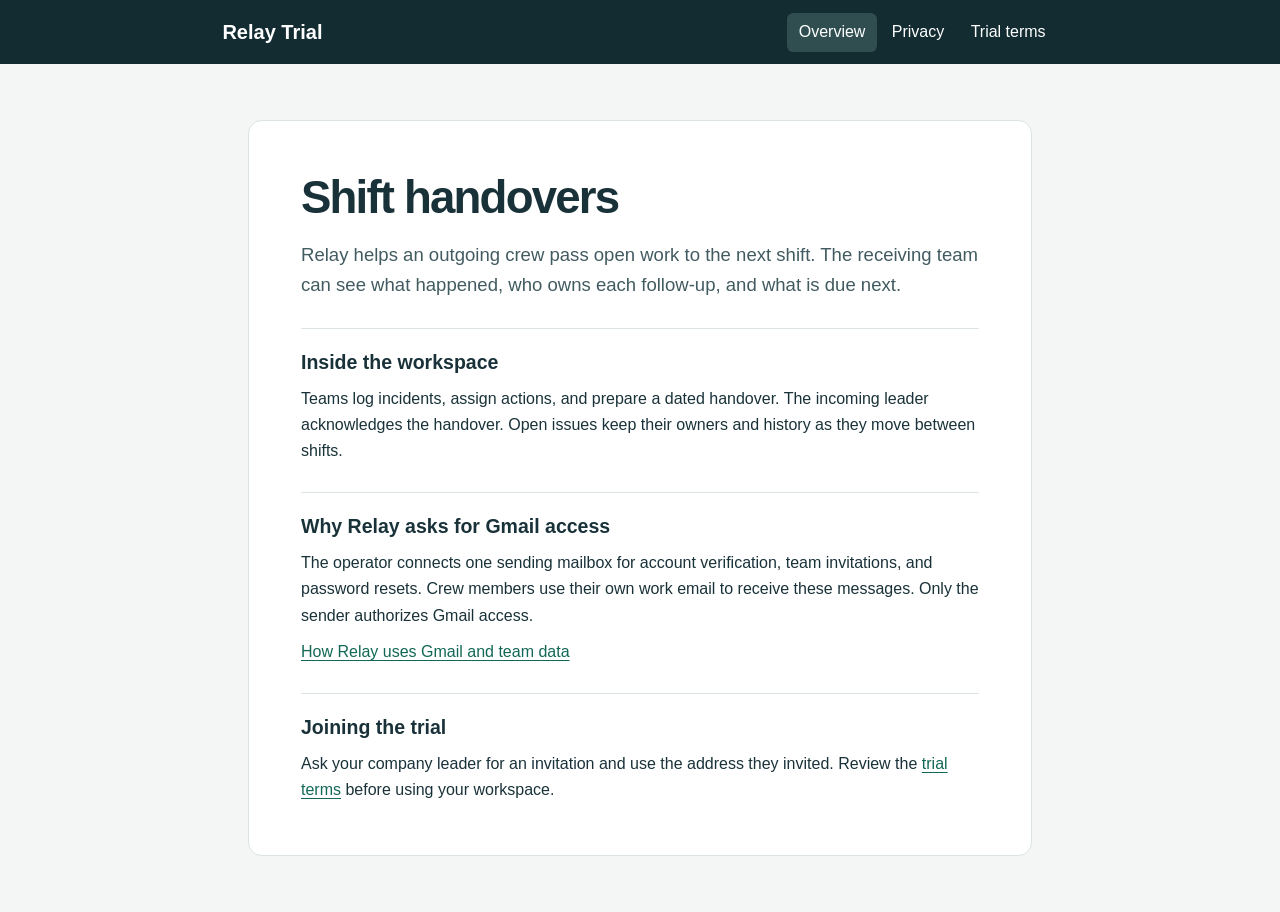
==== index.html @ 21bd9fdf "Publish Relay trial information pages" ====
<!doctype html>
<html lang="en">
<head>
  <meta charset="utf-8">
  <meta name="viewport" content="width=device-width, initial-scale=1">
  <title>Shift handovers | Relay Trial</title>
  <link rel="stylesheet" href="relay.css">
  <meta name="google-site-verification" content="M1muZo5Bbd-85BDLf1Q3bXfOiA6br3Kdh0fzfEWYg6s" />
</head>
<body>
  <header>
    <div class="bar">
      <a class="brand" href="index.html">Relay Trial</a>
      <nav aria-label="Information"><a href="index.html" aria-current="page">Overview</a> <a href="privacy.html">Privacy</a> <a href="terms.html">Trial terms</a></nav>
    </div>
  </header>
  <main>
    <h1>Shift handovers</h1>
    <p class="lead">Relay helps an outgoing crew pass open work to the next shift. The receiving team can see what happened, who owns each follow-up, and what is due next.</p>
    <section>
      <h2>Inside the workspace</h2>
      <p>Teams log incidents, assign actions, and prepare a dated handover. The incoming leader acknowledges the handover. Open issues keep their owners and history as they move between shifts.</p>
    </section>
    <section>
      <h2>Why Relay asks for Gmail access</h2>
      <p>The operator connects one sending mailbox for account verification, team invitations, and password resets. Crew members use their own work email to receive these messages. Only the sender authorizes Gmail access.</p>
      <p><a href="privacy.html">How Relay uses Gmail and team data</a></p>
    </section>
    <section>
      <h2>Joining the trial</h2>
      <p>Ask your company leader for an invitation and use the address they invited. Review the <a href="terms.html">trial terms</a> before using your workspace.</p>
    </section>
  </main>
</body>
</html>
---- relay.css ----
:root { font-family: Inter, "Segoe UI", Arial, sans-serif; color: #193239; background: #f4f6f5; }
* { box-sizing: border-box; }
body { margin: 0; }
header { background: #122c31; color: white; }
.bar { max-width: 55rem; margin: auto; padding: .8rem 1.4rem; display: flex; align-items: center; justify-content: space-between; gap: .8rem 2rem; flex-wrap: wrap; }
.brand { font-weight: 700; font-size: 1.25rem; text-decoration: none; }
header a { color: white; }
nav { display: flex; flex-wrap: wrap; gap: .15rem; }
nav a { padding: .65rem .75rem; text-decoration: none; border-radius: .4rem; }
nav a[aria-current], nav a:hover { background: #304e50; }
main { margin: clamp(1rem, 5vw, 3.5rem) auto; width: min(49rem, calc(100% - 2rem)); padding: clamp(1.25rem, 5vw, 3.25rem); border: 1px solid #dce4e1; border-radius: .85rem; background: white; }
h1 { margin: 0; font-size: clamp(2rem, 5vw, 2.85rem); line-height: 1.1; letter-spacing: -.04em; }
h2 { margin: 0; font-size: 1.22rem; line-height: 1.35; }
p { line-height: 1.65; margin: .65rem 0 0; }
.lead { margin-top: 1rem; color: #415b60; font-size: 1.16rem; }
section { border-top: 1px solid #dce4e1; margin-top: 1.7rem; padding-top: 1.25rem; }
main a { color: #126856; text-underline-offset: .16em; }
a:focus-visible { outline: 3px solid #d79b22; outline-offset: 3px; }
@media (max-width: 28rem) { .bar { flex-direction: column; align-items: flex-start; gap: .25rem; } nav a:first-child { margin-left: -.75rem; } }
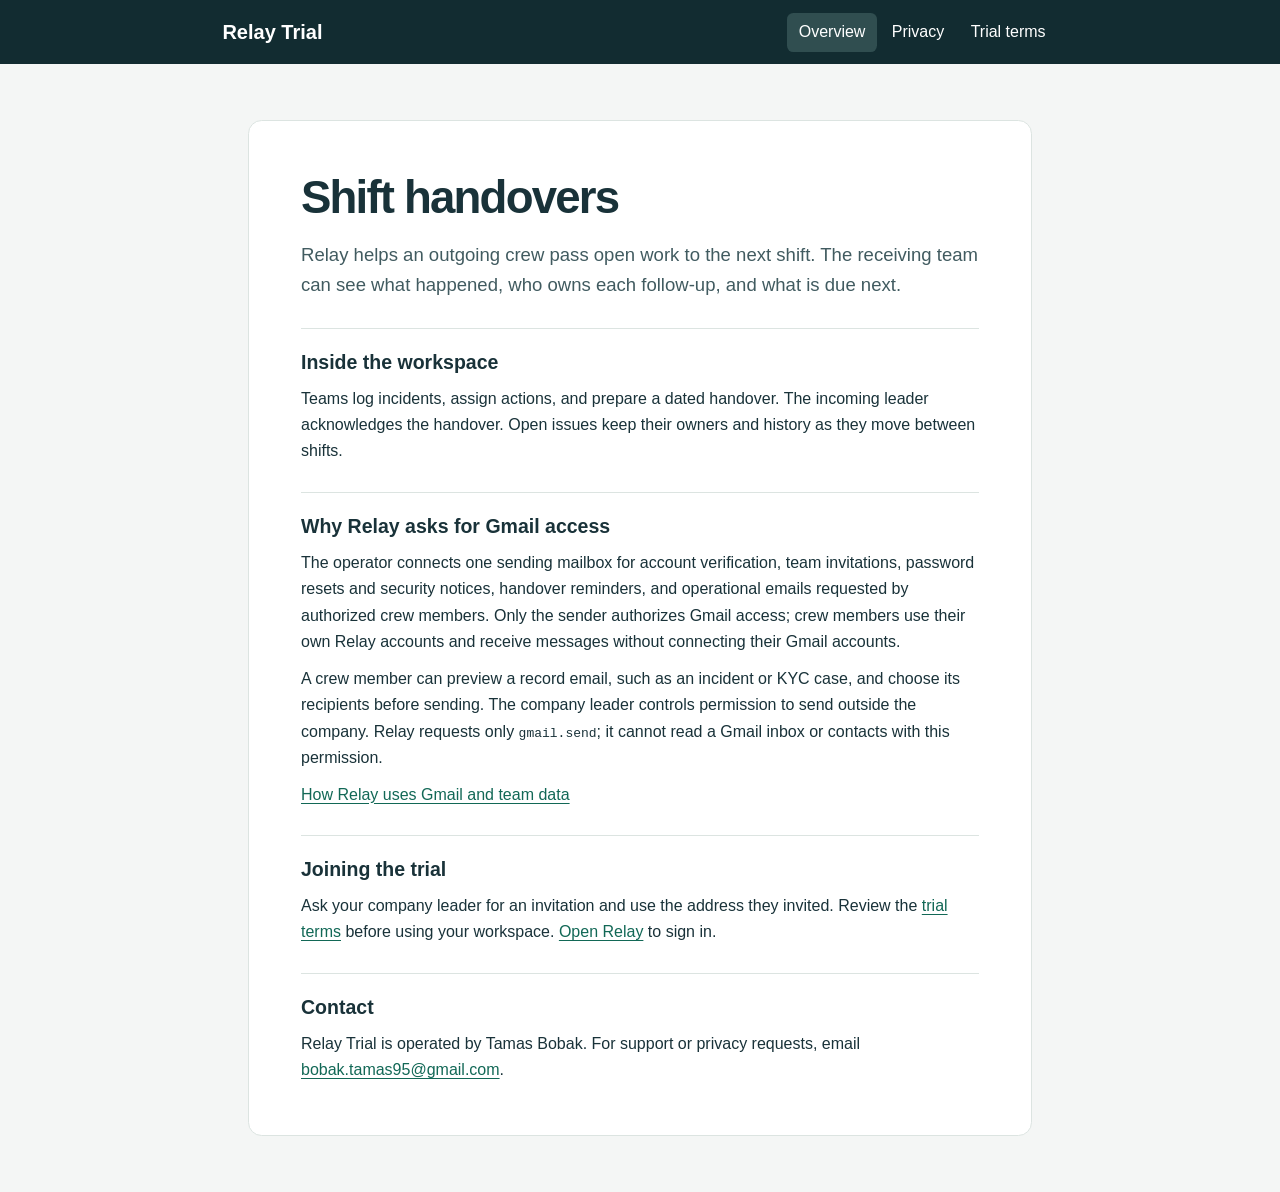
==== commit af00cf68: "Clarify Relay Gmail use, privacy and reviewer access Describe the existing send-only account, remind" ====
--- a/index.html
+++ b/index.html
@@ -1,35 +1,40 @@
-<!doctype html>
-<html lang="en">
-<head>
-  <meta charset="utf-8">
-  <meta name="viewport" content="width=device-width, initial-scale=1">
-  <title>Shift handovers | Relay Trial</title>
-  <link rel="stylesheet" href="relay.css">
-  <meta name="google-site-verification" content="M1muZo5Bbd-85BDLf1Q3bXfOiA6br3Kdh0fzfEWYg6s" />
-</head>
-<body>
-  <header>
-    <div class="bar">
-      <a class="brand" href="index.html">Relay Trial</a>
-      <nav aria-label="Information"><a href="index.html" aria-current="page">Overview</a> <a href="privacy.html">Privacy</a> <a href="terms.html">Trial terms</a></nav>
-    </div>
-  </header>
-  <main>
-    <h1>Shift handovers</h1>
-    <p class="lead">Relay helps an outgoing crew pass open work to the next shift. The receiving team can see what happened, who owns each follow-up, and what is due next.</p>
-    <section>
-      <h2>Inside the workspace</h2>
-      <p>Teams log incidents, assign actions, and prepare a dated handover. The incoming leader acknowledges the handover. Open issues keep their owners and history as they move between shifts.</p>
-    </section>
-    <section>
-      <h2>Why Relay asks for Gmail access</h2>
-      <p>The operator connects one sending mailbox for account verification, team invitations, and password resets. Crew members use their own work email to receive these messages. Only the sender authorizes Gmail access.</p>
-      <p><a href="privacy.html">How Relay uses Gmail and team data</a></p>
-    </section>
-    <section>
-      <h2>Joining the trial</h2>
-      <p>Ask your company leader for an invitation and use the address they invited. Review the <a href="terms.html">trial terms</a> before using your workspace.</p>
-    </section>
-  </main>
-</body>
-</html>
+<!doctype html>
+<html lang="en">
+<head>
+  <meta charset="utf-8">
+  <meta name="viewport" content="width=device-width, initial-scale=1">
+  <title>Shift handovers | Relay Trial</title>
+  <link rel="stylesheet" href="relay.css">
+  <meta name="google-site-verification" content="M1muZo5Bbd-85BDLf1Q3bXfOiA6br3Kdh0fzfEWYg6s" />
+</head>
+<body>
+  <header>
+    <div class="bar">
+      <a class="brand" href="index.html">Relay Trial</a>
+      <nav aria-label="Information"><a href="index.html" aria-current="page">Overview</a> <a href="privacy.html">Privacy</a> <a href="terms.html">Trial terms</a></nav>
+    </div>
+  </header>
+  <main>
+    <h1>Shift handovers</h1>
+    <p class="lead">Relay helps an outgoing crew pass open work to the next shift. The receiving team can see what happened, who owns each follow-up, and what is due next.</p>
+    <section>
+      <h2>Inside the workspace</h2>
+      <p>Teams log incidents, assign actions, and prepare a dated handover. The incoming leader acknowledges the handover. Open issues keep their owners and history as they move between shifts.</p>
+    </section>
+    <section>
+      <h2>Why Relay asks for Gmail access</h2>
+      <p>The operator connects one sending mailbox for account verification, team invitations, password resets and security notices, handover reminders, and operational emails requested by authorized crew members. Only the sender authorizes Gmail access; crew members use their own Relay accounts and receive messages without connecting their Gmail accounts.</p>
+      <p>A crew member can preview a record email, such as an incident or KYC case, and choose its recipients before sending. The company leader controls permission to send outside the company. Relay requests only <code>gmail.send</code>; it cannot read a Gmail inbox or contacts with this permission.</p>
+      <p><a href="privacy.html">How Relay uses Gmail and team data</a></p>
+    </section>
+    <section>
+      <h2>Joining the trial</h2>
+      <p>Ask your company leader for an invitation and use the address they invited. Review the <a href="terms.html">trial terms</a> before using your workspace. <a href="https://relay-pilot.onrender.com">Open Relay</a> to sign in.</p>
+    </section>
+    <section>
+      <h2>Contact</h2>
+      <p>Relay Trial is operated by Tamas Bobak. For support or privacy requests, email <a href="mailto:bobak.tamas95@gmail.com">bobak.tamas95@gmail.com</a>.</p>
+    </section>
+  </main>
+</body>
+</html>
